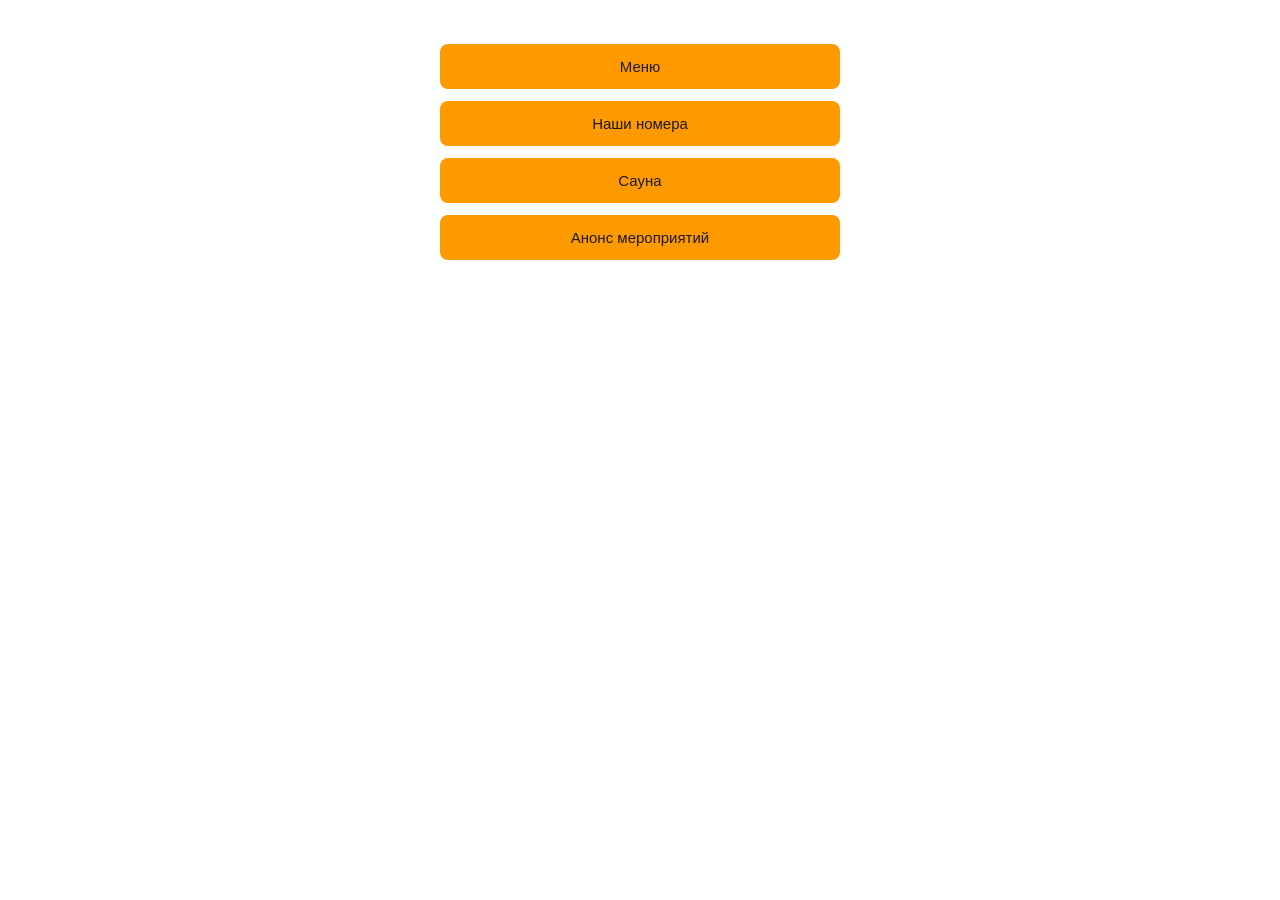
==== index.html @ 7c85c792 "index.html" ====
<!DOCTYPE html>
<html lang="ru">
  <head>
    <meta charset="utf-8" />
    <title>Мини‑приложение MAX</title>
    <script src="https://st.max.ru/js/max-web-app.js"></script>
    <style>
      body {
        margin: 0;
        padding: 20px;
        background-color: #ffffff;
        font-family: Arial, Helvetica, sans-serif;
      }
      .container {
        max-width: 400px;
        margin: 0 auto;
      }
      h1 {
        text-align: center;
        font-size: 18px;
        color: #333;
        margin-bottom: 24px;
      }
      .buttons-container {
        display: flex;
        flex-direction: column;
        gap: 12px;
      }
      button {
        padding: 14px 16px;
        border: none;
        border-radius: 8px;
        font-size: 15px;
        font-weight: 500;
        cursor: pointer;
        color: #1a1a1a;
        background-color: #ff9900; /* облепиховый цвет */
        transition: background-color 0.2s, transform 0.1s;
      }
      button:active {
        transform: scale(0.98);
      }
      button:hover {
        background-color: #e68a00;
      }
    </style>
  </head>
  <body>
    <div class="container">
      <h1 id="user-id-name"></h1>
      <div class="buttons-container">
        <button onclick="openFile('МЕНЮ')">Меню</button>
        <button onclick="openFile('НАШИ_НОМЕРА')">Наши номера</button>
        <button onclick="openFile('САУНА')">Сауна</button>
        <button onclick="openFile('АНОНС_МЕРОПРИЯТИЙ')">Анонс мероприятий</button>
      </div>
    </div>
   <script src="https://st.max.ru/js/max-web-app.js"></script>
  <script>
    if (window.WebApp) {
      window.WebApp.ready();
      const initDataUnsafe = window.WebApp.initDataUnsafe;
      const user = initDataUnsafe?.user;
      if (user) {
         const gg = user.first_name; 
         const e2 = document.getElementById('user-id-name');
         e2.textContent = `ID пользователя: ${gg}`;
       else {
      console.warn('Данные пользователя недоступны — возможно, приложение запущено не в MAX');
    }
  } else {
    console.error('WebApp не определён. Проверьте, что страница открыта в MAX и скрипт загружен.');
  }
</script>
    <script>
      // Замените эти ссылки на публичные ссылки ваших файлов на Яндекс Диске
      const files = {
        'МЕНЮ': 'https://disk.yandex.ru/i/ei_iPdH4ZJ502Q',
        'НАШИ_НОМЕРА': 'https://disk.yandex.ru/i/u_Jx8Gz0ElFm1A',
        'САУНА': 'https://disk.yandex.ru/i/9xBVAhDvEwVEMA',
        'АНОНС_МЕРОПРИЯТИЙ': 'https://disk.yandex.ru/i/Cv8ln8E5qbZyaw'
      };

      function openFile(key) {
        const url = files[key];
        if (!url || url.includes('ВАША_ССЫЛКА')) {
          alert('Ссылка на файл не настроена. Замените её в коде.');
          return;
        }
        // MAX Bridge: открываем ссылку внутри среды MAX
        if (window.max && window.max.openUrl) {
          window.max.openUrl(url);
        } else {
          // Фоллбэк: если MAX Bridge не инициализирован — открываем в новой вкладке
          window.open(url, '_blank');
        }
      }
    </script>
  </body>
</html>
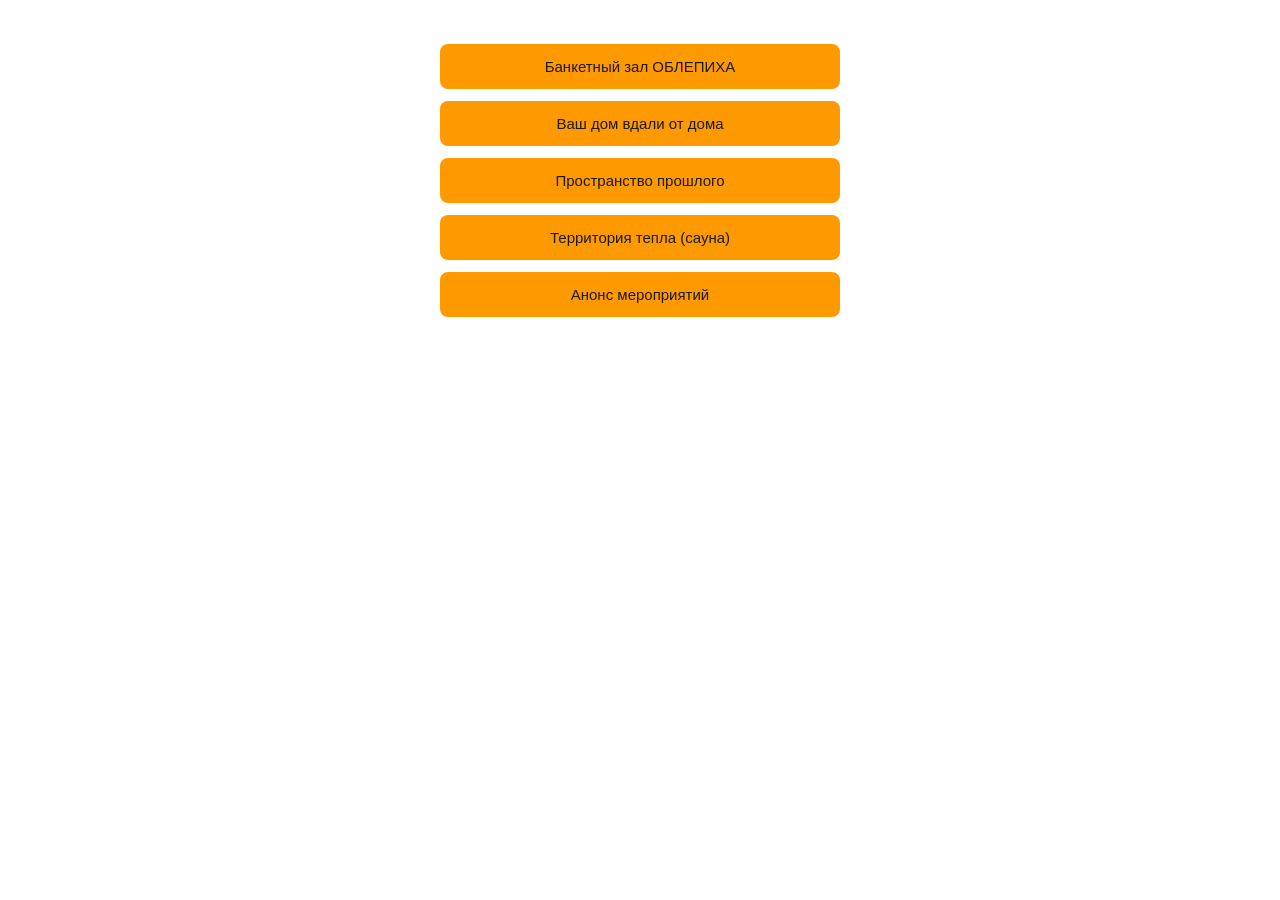
==== commit 71152968: "index.html" ====
--- a/index.html
+++ b/index.html
@@ -49,9 +49,10 @@
     <div class="container">
       <h1 id="user-id-name"></h1>
       <div class="buttons-container">
-        <button onclick="openFile('МЕНЮ')">Меню</button>
-        <button onclick="openFile('НАШИ_НОМЕРА')">Наши номера</button>
-        <button onclick="openFile('САУНА')">Сауна</button>
+        <button onclick="openFile('МЕНЮ')">Банкетный зал ОБЛЕПИХА</button>
+        <button onclick="openFile('НАШИ_НОМЕРА')">Ваш дом вдали от дома</button>
+        <button onclick="openFile('музей')">Пространство прошлого</button>
+        <button onclick="openFile('САУНА')">Территория тепла (сауна)</button>
         <button onclick="openFile('АНОНС_МЕРОПРИЯТИЙ')">Анонс мероприятий</button>
       </div>
     </div>
@@ -64,7 +65,7 @@
       if (user) {
          const gg = user.first_name; 
          const e2 = document.getElementById('user-id-name');
-         e2.textContent = `ID пользователя: ${gg}`;
+         e2.textContent = `Здравствуйте, ${gg}`;}
        else {
       console.warn('Данные пользователя недоступны — возможно, приложение запущено не в MAX');
     }
@@ -76,6 +77,7 @@
       // Замените эти ссылки на публичные ссылки ваших файлов на Яндекс Диске
       const files = {
         'МЕНЮ': 'https://disk.yandex.ru/i/ei_iPdH4ZJ502Q',
+        'музей' : 'https://disk.yandex.ru/i/ei_iPdH4ZJ502Q',
         'НАШИ_НОМЕРА': 'https://disk.yandex.ru/i/u_Jx8Gz0ElFm1A',
         'САУНА': 'https://disk.yandex.ru/i/9xBVAhDvEwVEMA',
         'АНОНС_МЕРОПРИЯТИЙ': 'https://disk.yandex.ru/i/Cv8ln8E5qbZyaw'
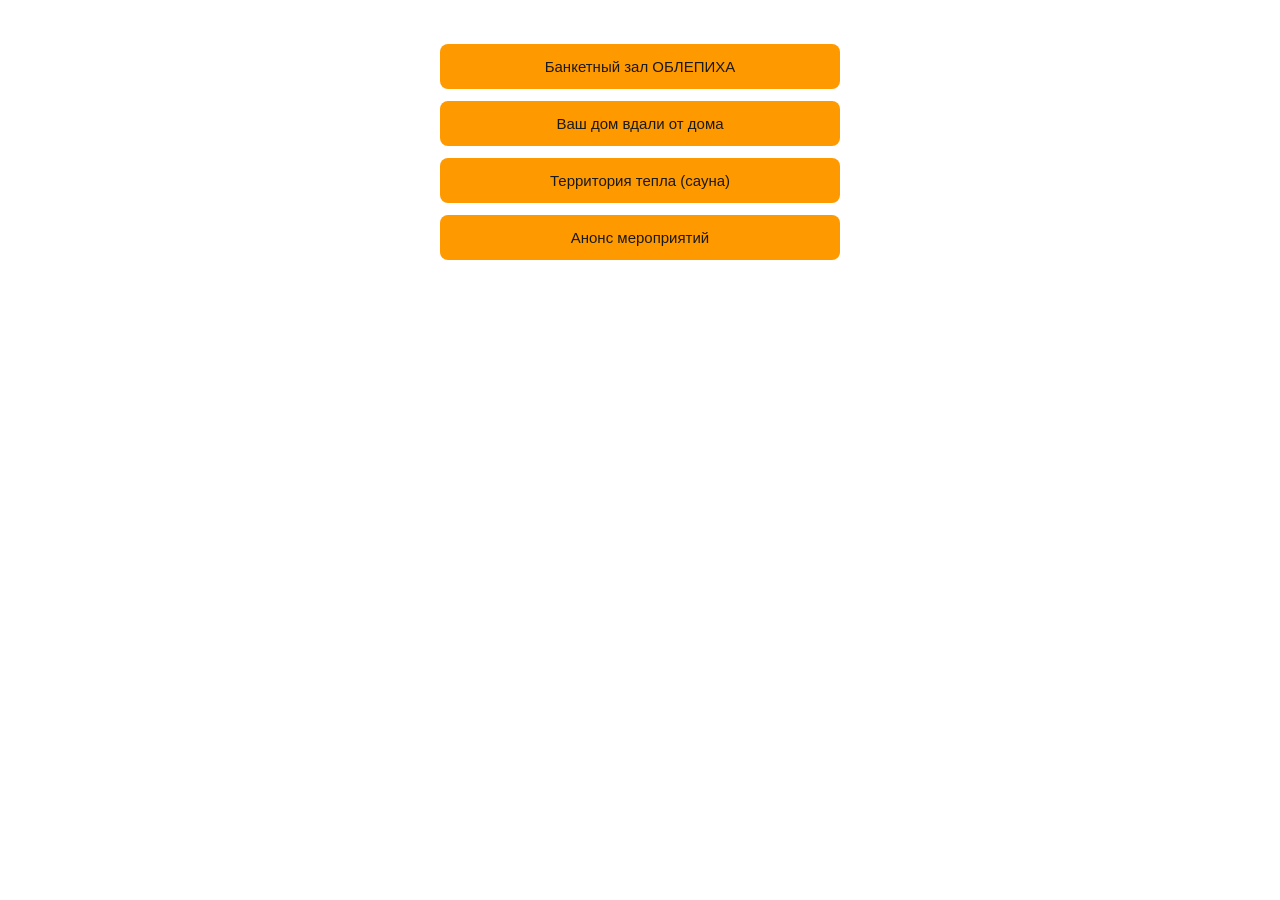
==== commit 1678fad1: "Add video and images" ====
--- a/index.html
+++ b/index.html
@@ -49,9 +49,9 @@
     <div class="container">
       <h1 id="user-id-name"></h1>
       <div class="buttons-container">
-        <button onclick="openFile('МЕНЮ')">Банкетный зал ОБЛЕПИХА</button>
+        <button onclick="window.location.href = 'banket.html'">Банкетный зал ОБЛЕПИХА</button>
         <button onclick="openFile('НАШИ_НОМЕРА')">Ваш дом вдали от дома</button>
-        <button onclick="openFile('музей')">Пространство прошлого</button>
+        <!-- <button onclick="openFile('музей')">Пространство прошлого</button> -->
         <button onclick="openFile('САУНА')">Территория тепла (сауна)</button>
         <button onclick="openFile('АНОНС_МЕРОПРИЯТИЙ')">Анонс мероприятий</button>
       </div>
@@ -77,9 +77,9 @@
       // Замените эти ссылки на публичные ссылки ваших файлов на Яндекс Диске
       const files = {
         'МЕНЮ': 'https://disk.yandex.ru/i/ei_iPdH4ZJ502Q',
-        'музей' : 'https://disk.yandex.ru/i/ei_iPdH4ZJ502Q',
-        'НАШИ_НОМЕРА': 'https://disk.yandex.ru/i/u_Jx8Gz0ElFm1A',
-        'САУНА': 'https://disk.yandex.ru/i/9xBVAhDvEwVEMA',
+        //'музей' : 'https://drive.google.com/drive/folders/1iLzQZLtZYnmu6wX4NquBWxpE_OdyC0S3?usp=sharing',
+        'НАШИ_НОМЕРА': 'https://drive.google.com/drive/folders/1WctDu_-OnlIyD7QYrAZKY_PRF4Yp626I?usp=sharing',
+        'САУНА': 'https://drive.google.com/drive/folders/1hMjwKDAFLcTph1A3_rUQPYB1njxsDq29?usp=sharing',
         'АНОНС_МЕРОПРИЯТИЙ': 'https://disk.yandex.ru/i/Cv8ln8E5qbZyaw'
       };
 
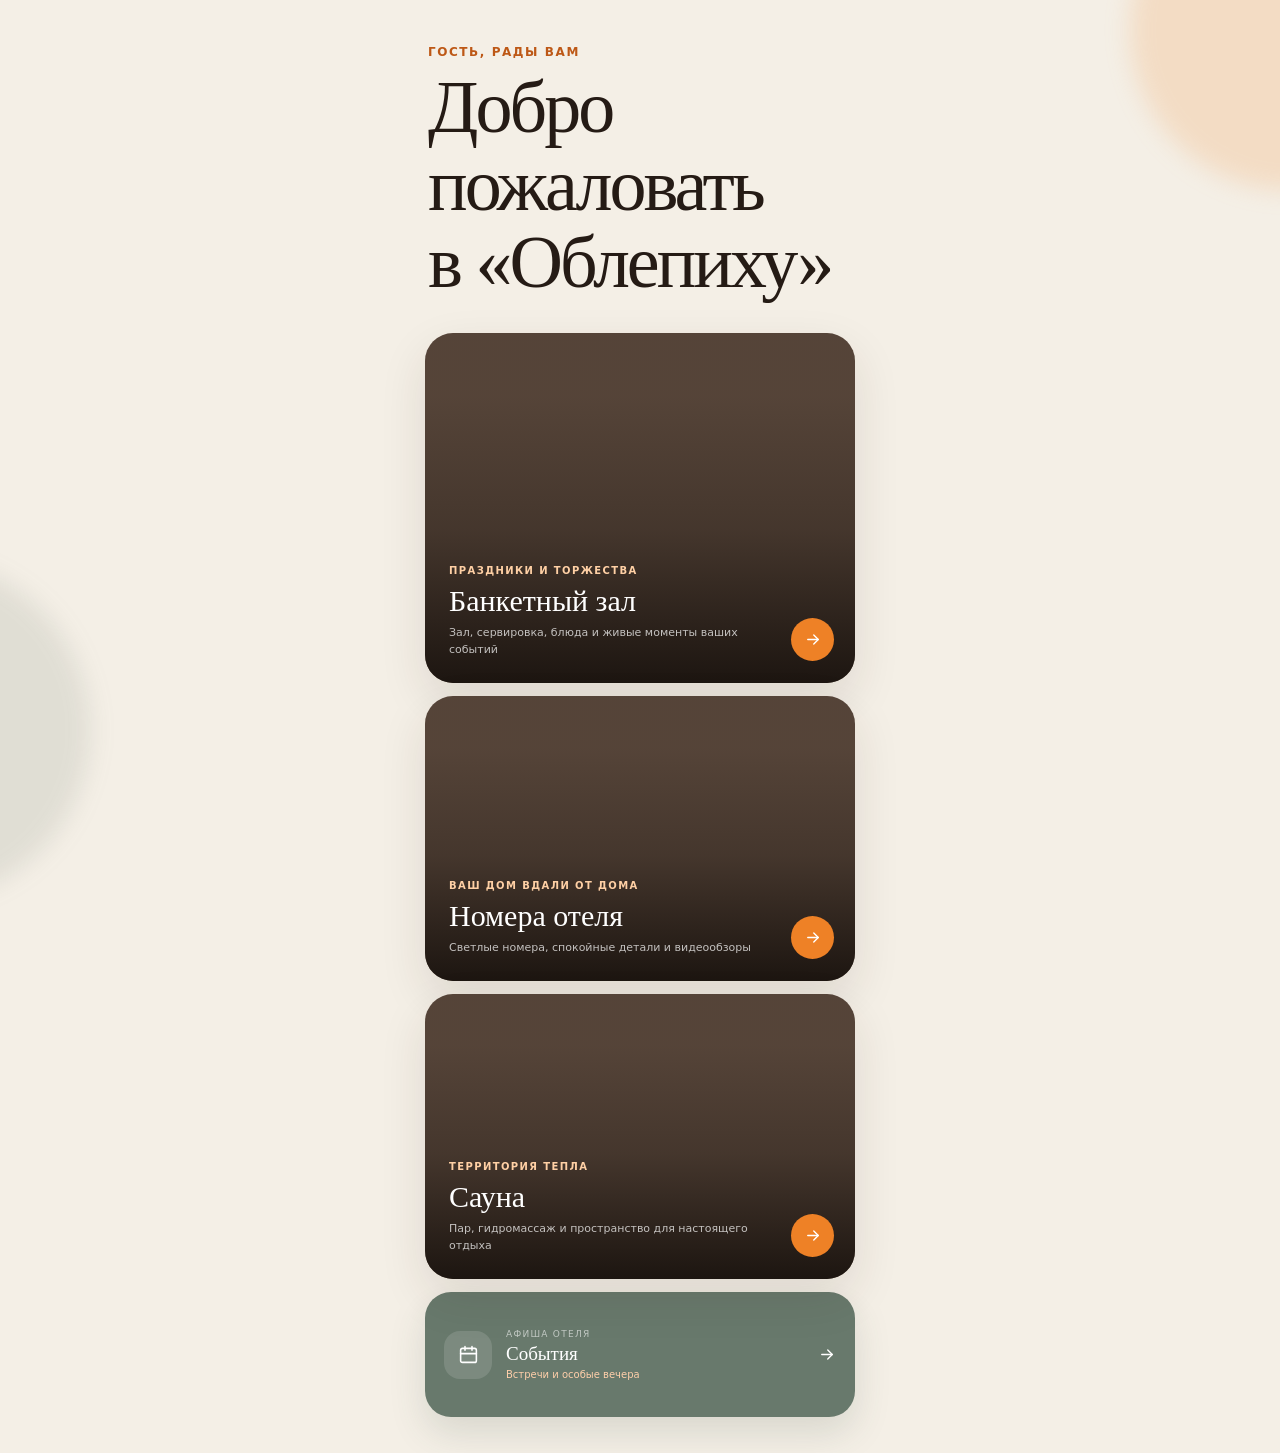
==== commit 38eebfba: "New design" ====
--- a/index.html
+++ b/index.html
@@ -1,102 +1,28 @@
-<!DOCTYPE html>
+<!doctype html>
 <html lang="ru">
-  <head>
-    <meta charset="utf-8" />
-    <title>Мини‑приложение MAX</title>
-    <script src="https://st.max.ru/js/max-web-app.js"></script>
-    <style>
-      body {
-        margin: 0;
-        padding: 20px;
-        background-color: #ffffff;
-        font-family: Arial, Helvetica, sans-serif;
-      }
-      .container {
-        max-width: 400px;
-        margin: 0 auto;
-      }
-      h1 {
-        text-align: center;
-        font-size: 18px;
-        color: #333;
-        margin-bottom: 24px;
-      }
-      .buttons-container {
-        display: flex;
-        flex-direction: column;
-        gap: 12px;
-      }
-      button {
-        padding: 14px 16px;
-        border: none;
-        border-radius: 8px;
-        font-size: 15px;
-        font-weight: 500;
-        cursor: pointer;
-        color: #1a1a1a;
-        background-color: #ff9900; /* облепиховый цвет */
-        transition: background-color 0.2s, transform 0.1s;
-      }
-      button:active {
-        transform: scale(0.98);
-      }
-      button:hover {
-        background-color: #e68a00;
-      }
-    </style>
-  </head>
-  <body>
-    <div class="container">
-      <h1 id="user-id-name"></h1>
-      <div class="buttons-container">
-        <button onclick="window.location.href = 'banket.html'">Банкетный зал ОБЛЕПИХА</button>
-        <button onclick="openFile('НАШИ_НОМЕРА')">Ваш дом вдали от дома</button>
-        <!-- <button onclick="openFile('музей')">Пространство прошлого</button> -->
-        <button onclick="openFile('САУНА')">Территория тепла (сауна)</button>
-        <button onclick="openFile('АНОНС_МЕРОПРИЯТИЙ')">Анонс мероприятий</button>
-      </div>
-    </div>
-   <script src="https://st.max.ru/js/max-web-app.js"></script>
-  <script>
-    if (window.WebApp) {
-      window.WebApp.ready();
-      const initDataUnsafe = window.WebApp.initDataUnsafe;
-      const user = initDataUnsafe?.user;
-      if (user) {
-         const gg = user.first_name; 
-         const e2 = document.getElementById('user-id-name');
-         e2.textContent = `Здравствуйте, ${gg}`;}
-       else {
-      console.warn('Данные пользователя недоступны — возможно, приложение запущено не в MAX');
-    }
-  } else {
-    console.error('WebApp не определён. Проверьте, что страница открыта в MAX и скрипт загружен.');
-  }
-</script>
-    <script>
-      // Замените эти ссылки на публичные ссылки ваших файлов на Яндекс Диске
-      const files = {
-        'МЕНЮ': 'https://disk.yandex.ru/i/ei_iPdH4ZJ502Q',
-        //'музей' : 'https://drive.google.com/drive/folders/1iLzQZLtZYnmu6wX4NquBWxpE_OdyC0S3?usp=sharing',
-        'НАШИ_НОМЕРА': 'https://drive.google.com/drive/folders/1WctDu_-OnlIyD7QYrAZKY_PRF4Yp626I?usp=sharing',
-        'САУНА': 'https://drive.google.com/drive/folders/1hMjwKDAFLcTph1A3_rUQPYB1njxsDq29?usp=sharing',
-        'АНОНС_МЕРОПРИЯТИЙ': 'https://disk.yandex.ru/i/Cv8ln8E5qbZyaw'
-      };
-
-      function openFile(key) {
-        const url = files[key];
-        if (!url || url.includes('ВАША_ССЫЛКА')) {
-          alert('Ссылка на файл не настроена. Замените её в коде.');
-          return;
-        }
-        // MAX Bridge: открываем ссылку внутри среды MAX
-        if (window.max && window.max.openUrl) {
-          window.max.openUrl(url);
-        } else {
-          // Фоллбэк: если MAX Bridge не инициализирован — открываем в новой вкладке
-          window.open(url, '_blank');
-        }
-      }
-    </script>
-  </body>
+<head>
+  <meta charset="utf-8">
+  <meta name="viewport" content="width=device-width,initial-scale=1,viewport-fit=cover">
+  <meta name="theme-color" content="#f4efe6">
+  <meta name="color-scheme" content="light">
+  <title>Облепиха</title>
+  <link rel="stylesheet" href="styles.css">
+  <script src="https://st.max.ru/js/max-web-app.js" defer></script>
+  <script src="media-manifest.js" defer></script>
+  <script src="app.js" defer></script>
+</head>
+<body>
+  <main class="app-shell">
+    <div class="soft-glow glow-one"></div>
+    <div class="soft-glow glow-two"></div>
+    <header class="nav" id="nav" hidden>
+      <button class="back" id="back-button" type="button" aria-label="Вернуться на главную">
+        <svg viewBox="0 0 24 24" aria-hidden="true"><path d="m15 18-6-6 6-6"/></svg>
+        Назад
+      </button>
+    </header>
+    <div id="content"></div>
+  </main>
+  <div id="overlay-root"></div>
+</body>
 </html>
--- a/styles.css
+++ b/styles.css
@@ -0,0 +1,107 @@
+:root {
+  --ink: #251b15;
+  --muted: #77695d;
+  --cream: #f4efe6;
+  --paper: #fffdf9;
+  --orange: #ee8126;
+  --orange-deep: #bd5816;
+  --sage: #68796c;
+  --line: rgba(67, 47, 33, .12);
+  --shadow: 0 18px 48px rgba(54, 38, 25, .11);
+}
+
+* { box-sizing: border-box; }
+html { background: var(--cream); scroll-behavior: smooth; }
+body { margin: 0; background: var(--cream); color: var(--ink); font-family: "Segoe UI", system-ui, sans-serif; }
+button, a { font: inherit; -webkit-tap-highlight-color: transparent; }
+button { color: inherit; }
+svg { width: 21px; height: 21px; fill: none; stroke: currentColor; stroke-width: 1.8; stroke-linecap: round; stroke-linejoin: round; }
+
+.app-shell { min-height: 100svh; position: relative; isolation: isolate; overflow: hidden; padding-bottom: max(36px, env(safe-area-inset-bottom)); }
+.soft-glow { position: fixed; z-index: -1; pointer-events: none; border-radius: 50%; filter: blur(12px); }
+.glow-one { width: 320px; height: 320px; top: -130px; right: -170px; background: rgba(243, 160, 87, .23); }
+.glow-two { width: 340px; height: 340px; top: 560px; left: -250px; background: rgba(104, 121, 108, .14); }
+.page, .nav { width: min(100% - 28px, 430px); margin-inline: auto; }
+.page { animation: arrive .42s cubic-bezier(.22,.74,.32,1) both; }
+@keyframes arrive { from { opacity: 0; transform: translateY(9px); } }
+
+.nav { height: 72px; display: flex; align-items: center; }
+.nav[hidden] { display: none !important; }
+.back { display: inline-flex; align-items: center; gap: 6px; border: 1px solid var(--line); border-radius: 999px; background: rgba(255,253,249,.78); padding: 9px 15px 9px 10px; cursor: pointer; backdrop-filter: blur(14px); }
+.back svg { width: 18px; }
+
+.hero { min-height: 225px; display: flex; flex-direction: column; justify-content: flex-end; padding: max(45px, env(safe-area-inset-top)) 3px 31px; }
+.hello { margin: 0 0 10px; color: var(--orange-deep); font-size: 12px; font-weight: 700; letter-spacing: .13em; text-transform: uppercase; }
+.hero h1, .detail-head h1 { margin: 0; max-width: 790px; font-family: Georgia, "Times New Roman", serif; font-weight: 400; letter-spacing: -.04em; line-height: 1.05; }
+.hero h1 { font-size: clamp(39px, 10.5vw, 74px); }
+
+.card-grid { display: grid; gap: 13px; }
+.place-card { position: relative; min-height: 285px; overflow: hidden; display: flex; align-items: flex-end; border: 0; border-radius: 28px; background: #59473b; padding: 0; color: white; cursor: pointer; text-align: left; box-shadow: var(--shadow); }
+.place-card.large { min-height: 350px; }
+.place-photo { position: absolute; inset: 0; background-size: cover; background-position: center; transition: transform .65s cubic-bezier(.22,.74,.32,1); }
+.place-shade { position: absolute; inset: 0; background: linear-gradient(180deg, rgba(22,16,12,.06) 18%, rgba(22,16,12,.3) 56%, rgba(22,16,12,.9) 100%); }
+.place-copy { position: relative; z-index: 1; width: 100%; padding: 24px 24px 25px; }
+.place-copy small { color: #ffd0a5; font-size: 10px; font-weight: 700; letter-spacing: .14em; text-transform: uppercase; }
+.place-copy h2 { margin: 7px 56px 7px 0; font-family: Georgia, "Times New Roman", serif; font-size: 30px; font-weight: 400; line-height: 1.08; }
+.place-copy p { margin: 0 50px 0 0; color: rgba(255,255,255,.72); font-size: 11px; line-height: 1.55; }
+.round-arrow { position: absolute; right: 21px; bottom: 22px; z-index: 2; display: grid; place-items: center; width: 43px; height: 43px; border-radius: 50%; background: var(--orange); }
+.round-arrow svg { width: 18px; }
+
+.event-tile { width: 100%; min-height: 125px; margin-top: 13px; display: grid; grid-template-columns: 48px 1fr auto; align-items: center; gap: 14px; border: 0; border-radius: 26px; background: var(--sage); color: white; padding: 19px; cursor: pointer; text-align: left; box-shadow: 0 16px 36px rgba(62,82,65,.15); }
+.event-icon { display: grid; place-items: center; width: 48px; height: 48px; border-radius: 16px; background: rgba(255,255,255,.13); }
+.event-copy { display: flex; min-width: 0; flex-direction: column; }
+.event-copy small { color: rgba(255,255,255,.6); font-size: 9px; letter-spacing: .14em; text-transform: uppercase; }
+.event-copy strong { margin-top: 4px; font-family: Georgia, "Times New Roman", serif; font-size: 19px; font-weight: 400; }
+.event-copy span { margin-top: 4px; color: #ffcfaa; font-size: 10px; }
+.event-tile > svg { width: 18px; }
+
+.detail-head { padding: 20px 3px 25px; }
+.detail-head .eyebrow { display: block; margin-bottom: 10px; color: var(--orange-deep); font-size: 10px; font-weight: 700; letter-spacing: .15em; text-transform: uppercase; }
+.detail-head h1 { font-size: clamp(38px, 10vw, 66px); }
+.detail-head p { max-width: 570px; margin: 12px 0 0; color: var(--muted); font-size: 13px; line-height: 1.65; }
+
+.document-card { position: relative; overflow: hidden; display: grid; grid-template-columns: 49px 1fr; gap: 14px; align-items: center; margin-bottom: 21px; border-radius: 23px; background: #ece1d2; padding: 16px; }
+.document-icon { display: grid; place-items: center; width: 49px; height: 49px; border-radius: 16px; background: var(--paper); color: var(--orange-deep); }
+.document-card h2 { margin: 0; font-family: Georgia, "Times New Roman", serif; font-size: 18px; font-weight: 400; }
+.document-card p { margin: 4px 0 0; color: var(--muted); font-size: 10px; }
+.document-actions { grid-column: 1 / -1; display: grid; grid-template-columns: 1fr 1fr; gap: 8px; }
+.document-actions button, .document-actions a { border: 0; border-radius: 14px; padding: 11px; text-align: center; text-decoration: none; cursor: pointer; }
+.document-actions button { background: var(--orange); color: white; }
+.document-actions a { background: var(--paper); color: var(--ink); }
+
+.media-list { display: grid; gap: 10px; }
+.media-list.images { grid-template-columns: repeat(2, minmax(0, 1fr)); }
+.media-list + .media-list { margin-top: 14px; }
+.media-card { overflow: hidden; margin: 0; border: 1px solid var(--line); border-radius: 21px; background: var(--paper); box-shadow: 0 10px 28px rgba(54,38,25,.055); }
+.media-button { position: relative; width: 100%; aspect-ratio: 4/5; display: block; border: 0; background: #ded4c7; padding: 0; cursor: zoom-in; }
+.media-button img { width: 100%; height: 100%; display: block; object-fit: cover; }
+.video-card { overflow: hidden; border: 1px solid var(--line); border-radius: 23px; background: var(--paper); }
+.video-card video { width: 100%; aspect-ratio: 16/10; display: block; background: #19130f; object-fit: contain; }
+
+.empty { min-height: 260px; display: grid; place-items: center; border: 1px dashed rgba(67,47,33,.18); border-radius: 25px; background: rgba(255,253,249,.5); padding: 28px; text-align: center; }
+.empty svg { width: 33px; height: 33px; margin-bottom: 12px; color: var(--orange); }
+.empty strong { display: block; font-family: Georgia, "Times New Roman", serif; font-size: 21px; font-weight: 400; }
+.empty p { margin: 8px 0 0; color: var(--muted); font-size: 11px; line-height: 1.55; }
+
+.lightbox, .pdf-viewer { position: fixed; z-index: 100; inset: 0; background: rgba(18,13,10,.96); animation: fade .2s ease both; }
+@keyframes fade { from { opacity: 0; } }
+.lightbox { display: grid; place-items: center; padding: 62px 14px 68px; touch-action: pan-y; }
+.lightbox img { max-width: min(100%, 1120px); max-height: calc(100svh - 135px); display: block; border-radius: 16px; object-fit: contain; }
+.overlay-close { position: absolute; top: max(14px, env(safe-area-inset-top)); right: 16px; display: grid; place-items: center; width: 42px; height: 42px; border: 1px solid rgba(255,255,255,.15); border-radius: 50%; background: rgba(255,255,255,.1); color: white; cursor: pointer; }
+.lightbox-nav { position: absolute; top: 50%; transform: translateY(-50%); display: grid; place-items: center; width: 42px; height: 58px; border: 0; border-radius: 16px; background: rgba(255,255,255,.1); color: white; cursor: pointer; }
+.lightbox-prev { left: 11px; }
+.lightbox-next { right: 11px; }
+.lightbox-prev svg { transform: rotate(180deg); }
+.pdf-viewer { display: flex; flex-direction: column; padding-top: max(66px, env(safe-area-inset-top)); }
+.pdf-viewer iframe { flex: 1; width: 100%; border: 0; background: white; }
+.pdf-viewer .overlay-close { z-index: 1; }
+
+@media (hover: hover) {
+  .place-card:hover .place-photo { transform: scale(1.04); }
+  .media-button:hover img { transform: scale(1.025); }
+  .media-button img { transition: transform .35s ease; }
+}
+
+@media (prefers-reduced-motion: reduce) {
+  *, *::before, *::after { scroll-behavior: auto !important; animation-duration: .01ms !important; transition-duration: .01ms !important; }
+}
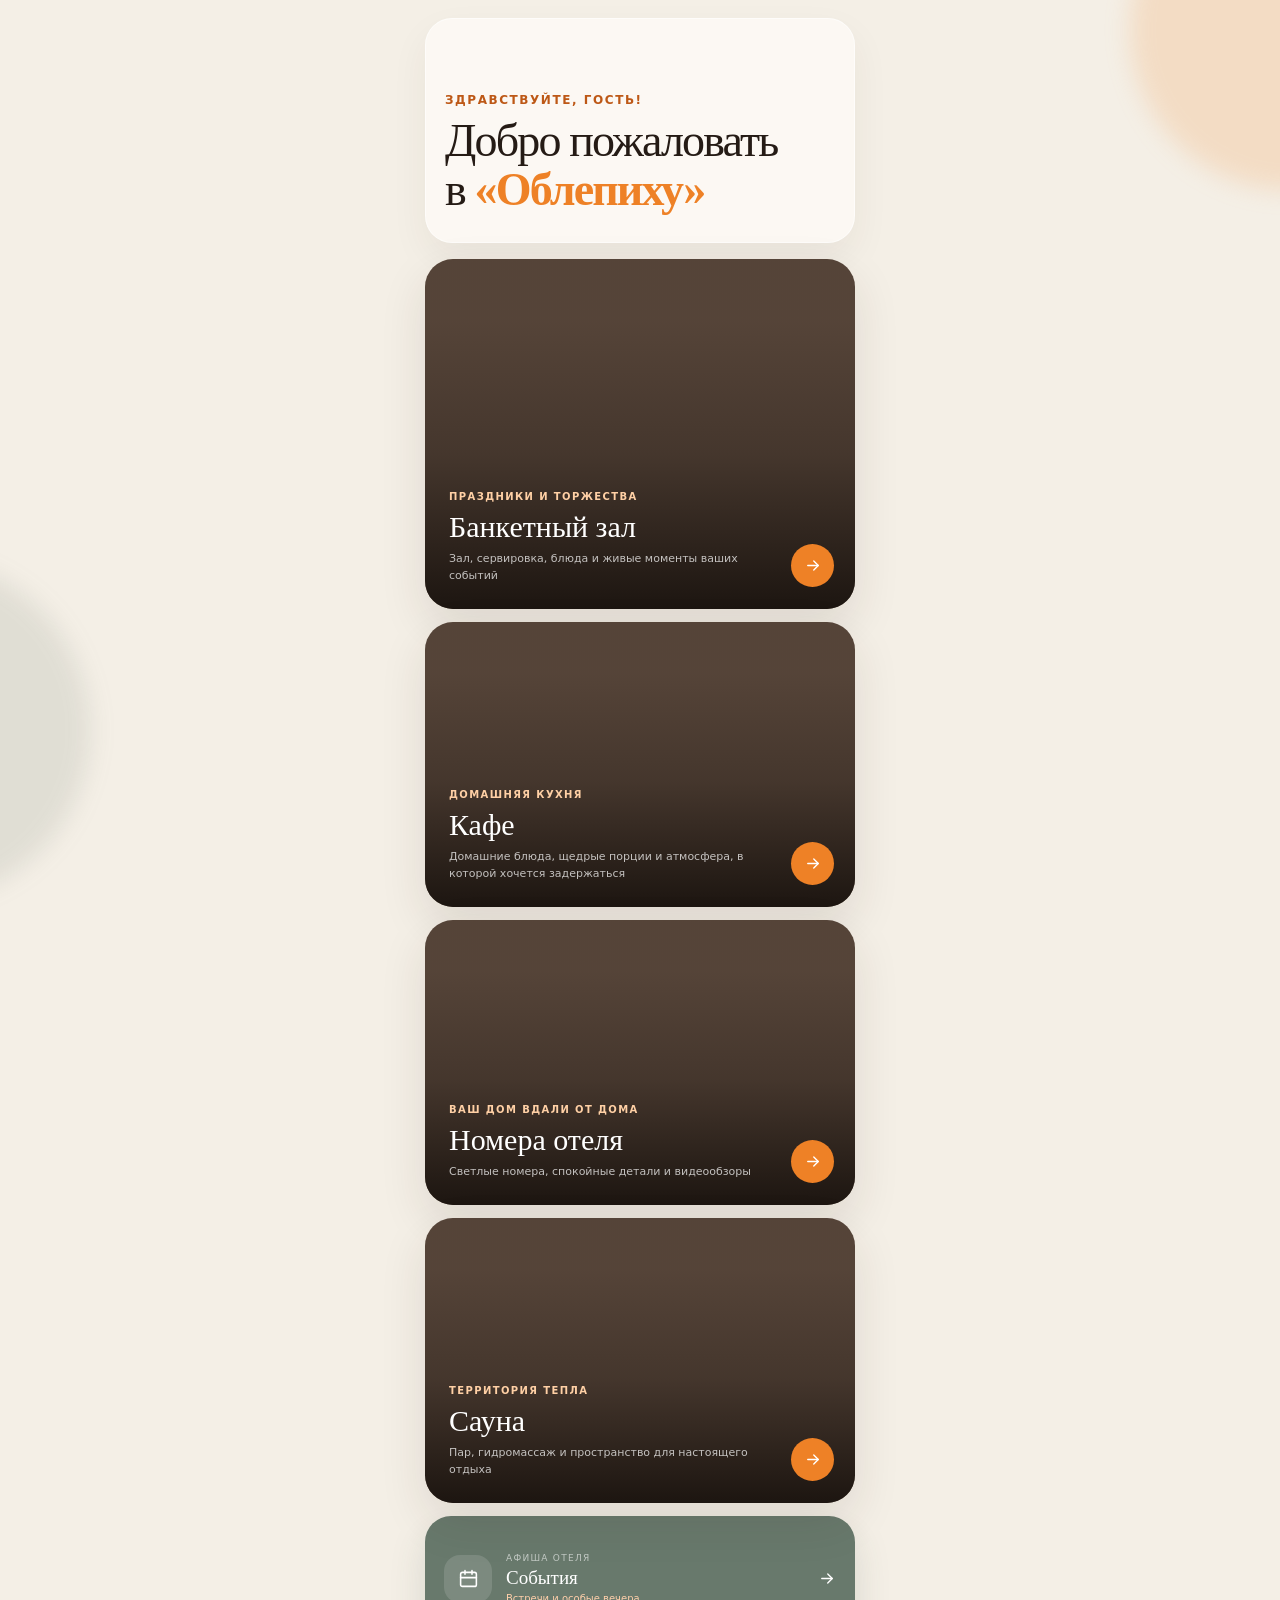
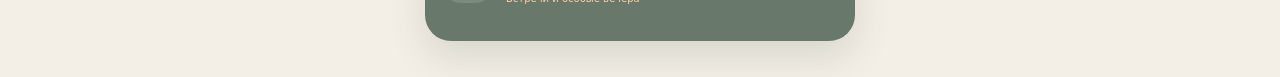
==== commit 4a08f2ca: "code" ====
--- a/index.html
+++ b/index.html
@@ -15,6 +15,7 @@
   <main class="app-shell">
     <div class="soft-glow glow-one"></div>
     <div class="soft-glow glow-two"></div>
+    <div class="berry-background" aria-hidden="true"></div>
     <header class="nav" id="nav" hidden>
       <button class="back" id="back-button" type="button" aria-label="Вернуться на главную">
         <svg viewBox="0 0 24 24" aria-hidden="true"><path d="m15 18-6-6 6-6"/></svg>
--- a/styles.css
+++ b/styles.css
@@ -21,6 +21,10 @@
 .soft-glow { position: fixed; z-index: -1; pointer-events: none; border-radius: 50%; filter: blur(12px); }
 .glow-one { width: 320px; height: 320px; top: -130px; right: -170px; background: rgba(243, 160, 87, .23); }
 .glow-two { width: 340px; height: 340px; top: 560px; left: -250px; background: rgba(104, 121, 108, .14); }
+.berry-background { position: absolute; z-index: -1; pointer-events: none; inset: 0; overflow: hidden; }
+.berry-sprig { position: absolute; top: var(--top); width: var(--size); height: auto; opacity: var(--opacity); filter: blur(var(--blur)) saturate(.92); transform: rotate(var(--rotate)); transform-origin: center; }
+.berry-sprig.from-left { left: calc(50% - 325px + var(--edge)); }
+.berry-sprig.from-right { right: calc(50% - 325px + var(--edge)); }
 .page, .nav { width: min(100% - 28px, 430px); margin-inline: auto; }
 .page { animation: arrive .42s cubic-bezier(.22,.74,.32,1) both; }
 @keyframes arrive { from { opacity: 0; transform: translateY(9px); } }
@@ -30,10 +34,14 @@
 .back { display: inline-flex; align-items: center; gap: 6px; border: 1px solid var(--line); border-radius: 999px; background: rgba(255,253,249,.78); padding: 9px 15px 9px 10px; cursor: pointer; backdrop-filter: blur(14px); }
 .back svg { width: 18px; }
 
-.hero { min-height: 225px; display: flex; flex-direction: column; justify-content: flex-end; padding: max(45px, env(safe-area-inset-top)) 3px 31px; }
+.hero { min-height: 225px; margin: 18px 0 16px; display: flex; flex-direction: column; justify-content: flex-end; padding: max(45px, env(safe-area-inset-top)) 19px 28px; border: 1px solid rgba(255,255,255,.56); border-radius: 27px; background: rgba(255,253,249,.67); box-shadow: 0 16px 38px rgba(69,49,34,.06); backdrop-filter: blur(11px); -webkit-backdrop-filter: blur(11px); }
 .hello { margin: 0 0 10px; color: var(--orange-deep); font-size: 12px; font-weight: 700; letter-spacing: .13em; text-transform: uppercase; }
+.hello_name {
+  color: #ee8126;
+  font-weight: bolder;
+}
 .hero h1, .detail-head h1 { margin: 0; max-width: 790px; font-family: Georgia, "Times New Roman", serif; font-weight: 400; letter-spacing: -.04em; line-height: 1.05; }
-.hero h1 { font-size: clamp(39px, 10.5vw, 74px); }
+.hero h1 { font-size: clamp(39px, 10.5vw, 46px); }
 
 .card-grid { display: grid; gap: 13px; }
 .place-card { position: relative; min-height: 285px; overflow: hidden; display: flex; align-items: flex-end; border: 0; border-radius: 28px; background: #59473b; padding: 0; color: white; cursor: pointer; text-align: left; box-shadow: var(--shadow); }
@@ -55,19 +63,15 @@
 .event-copy span { margin-top: 4px; color: #ffcfaa; font-size: 10px; }
 .event-tile > svg { width: 18px; }
 
-.detail-head { padding: 20px 3px 25px; }
+.detail-head { margin: 10px 0 15px; padding: 22px 19px 24px; border: 1px solid rgba(255,255,255,.56); border-radius: 25px; background: rgba(255,253,249,.69); box-shadow: 0 14px 34px rgba(69,49,34,.055); backdrop-filter: blur(11px); -webkit-backdrop-filter: blur(11px); }
 .detail-head .eyebrow { display: block; margin-bottom: 10px; color: var(--orange-deep); font-size: 10px; font-weight: 700; letter-spacing: .15em; text-transform: uppercase; }
 .detail-head h1 { font-size: clamp(38px, 10vw, 66px); }
 .detail-head p { max-width: 570px; margin: 12px 0 0; color: var(--muted); font-size: 13px; line-height: 1.65; }
 
-.document-card { position: relative; overflow: hidden; display: grid; grid-template-columns: 49px 1fr; gap: 14px; align-items: center; margin-bottom: 21px; border-radius: 23px; background: #ece1d2; padding: 16px; }
-.document-icon { display: grid; place-items: center; width: 49px; height: 49px; border-radius: 16px; background: var(--paper); color: var(--orange-deep); }
-.document-card h2 { margin: 0; font-family: Georgia, "Times New Roman", serif; font-size: 18px; font-weight: 400; }
-.document-card p { margin: 4px 0 0; color: var(--muted); font-size: 10px; }
-.document-actions { grid-column: 1 / -1; display: grid; grid-template-columns: 1fr 1fr; gap: 8px; }
-.document-actions button, .document-actions a { border: 0; border-radius: 14px; padding: 11px; text-align: center; text-decoration: none; cursor: pointer; }
-.document-actions button { background: var(--orange); color: white; }
-.document-actions a { background: var(--paper); color: var(--ink); }
+.menu-card { width: 100%; min-height: 58px; margin-bottom: 15px; display: grid; place-items: center; border: 1px solid rgba(177, 100, 34, .16); border-radius: 20px; background: var(--orange); padding: 14px 22px; color: white; font-family: Georgia, "Times New Roman", serif; font-size: 21px; font-weight: 400; text-align: center; cursor: pointer; box-shadow: 0 11px 28px rgba(177, 100, 34, .18); }
+.menu-pages { display: grid; gap: 12px; }
+.menu-page-image { overflow: hidden; width: 100%; display: block; border: 0; border-radius: 19px; background: white; padding: 0; cursor: zoom-in; box-shadow: 0 12px 30px rgba(54,38,25,.09); }
+.menu-page-image img { width: 100%; height: auto; display: block; }
 
 .media-list { display: grid; gap: 10px; }
 .media-list.images { grid-template-columns: repeat(2, minmax(0, 1fr)); }
@@ -83,7 +87,7 @@
 .empty strong { display: block; font-family: Georgia, "Times New Roman", serif; font-size: 21px; font-weight: 400; }
 .empty p { margin: 8px 0 0; color: var(--muted); font-size: 11px; line-height: 1.55; }
 
-.lightbox, .pdf-viewer { position: fixed; z-index: 100; inset: 0; background: rgba(18,13,10,.96); animation: fade .2s ease both; }
+.lightbox { position: fixed; z-index: 100; inset: 0; background: rgba(18,13,10,.96); animation: fade .2s ease both; }
 @keyframes fade { from { opacity: 0; } }
 .lightbox { display: grid; place-items: center; padding: 62px 14px 68px; touch-action: pan-y; }
 .lightbox img { max-width: min(100%, 1120px); max-height: calc(100svh - 135px); display: block; border-radius: 16px; object-fit: contain; }
@@ -92,9 +96,6 @@
 .lightbox-prev { left: 11px; }
 .lightbox-next { right: 11px; }
 .lightbox-prev svg { transform: rotate(180deg); }
-.pdf-viewer { display: flex; flex-direction: column; padding-top: max(66px, env(safe-area-inset-top)); }
-.pdf-viewer iframe { flex: 1; width: 100%; border: 0; background: white; }
-.pdf-viewer .overlay-close { z-index: 1; }
 
 @media (hover: hover) {
   .place-card:hover .place-photo { transform: scale(1.04); }
@@ -102,6 +103,11 @@
   .media-button img { transition: transform .35s ease; }
 }
 
+@media (max-width: 560px) {
+  .berry-sprig.from-left { left: var(--edge); }
+  .berry-sprig.from-right { right: var(--edge); }
+}
+
 @media (prefers-reduced-motion: reduce) {
   *, *::before, *::after { scroll-behavior: auto !important; animation-duration: .01ms !important; transition-duration: .01ms !important; }
 }
